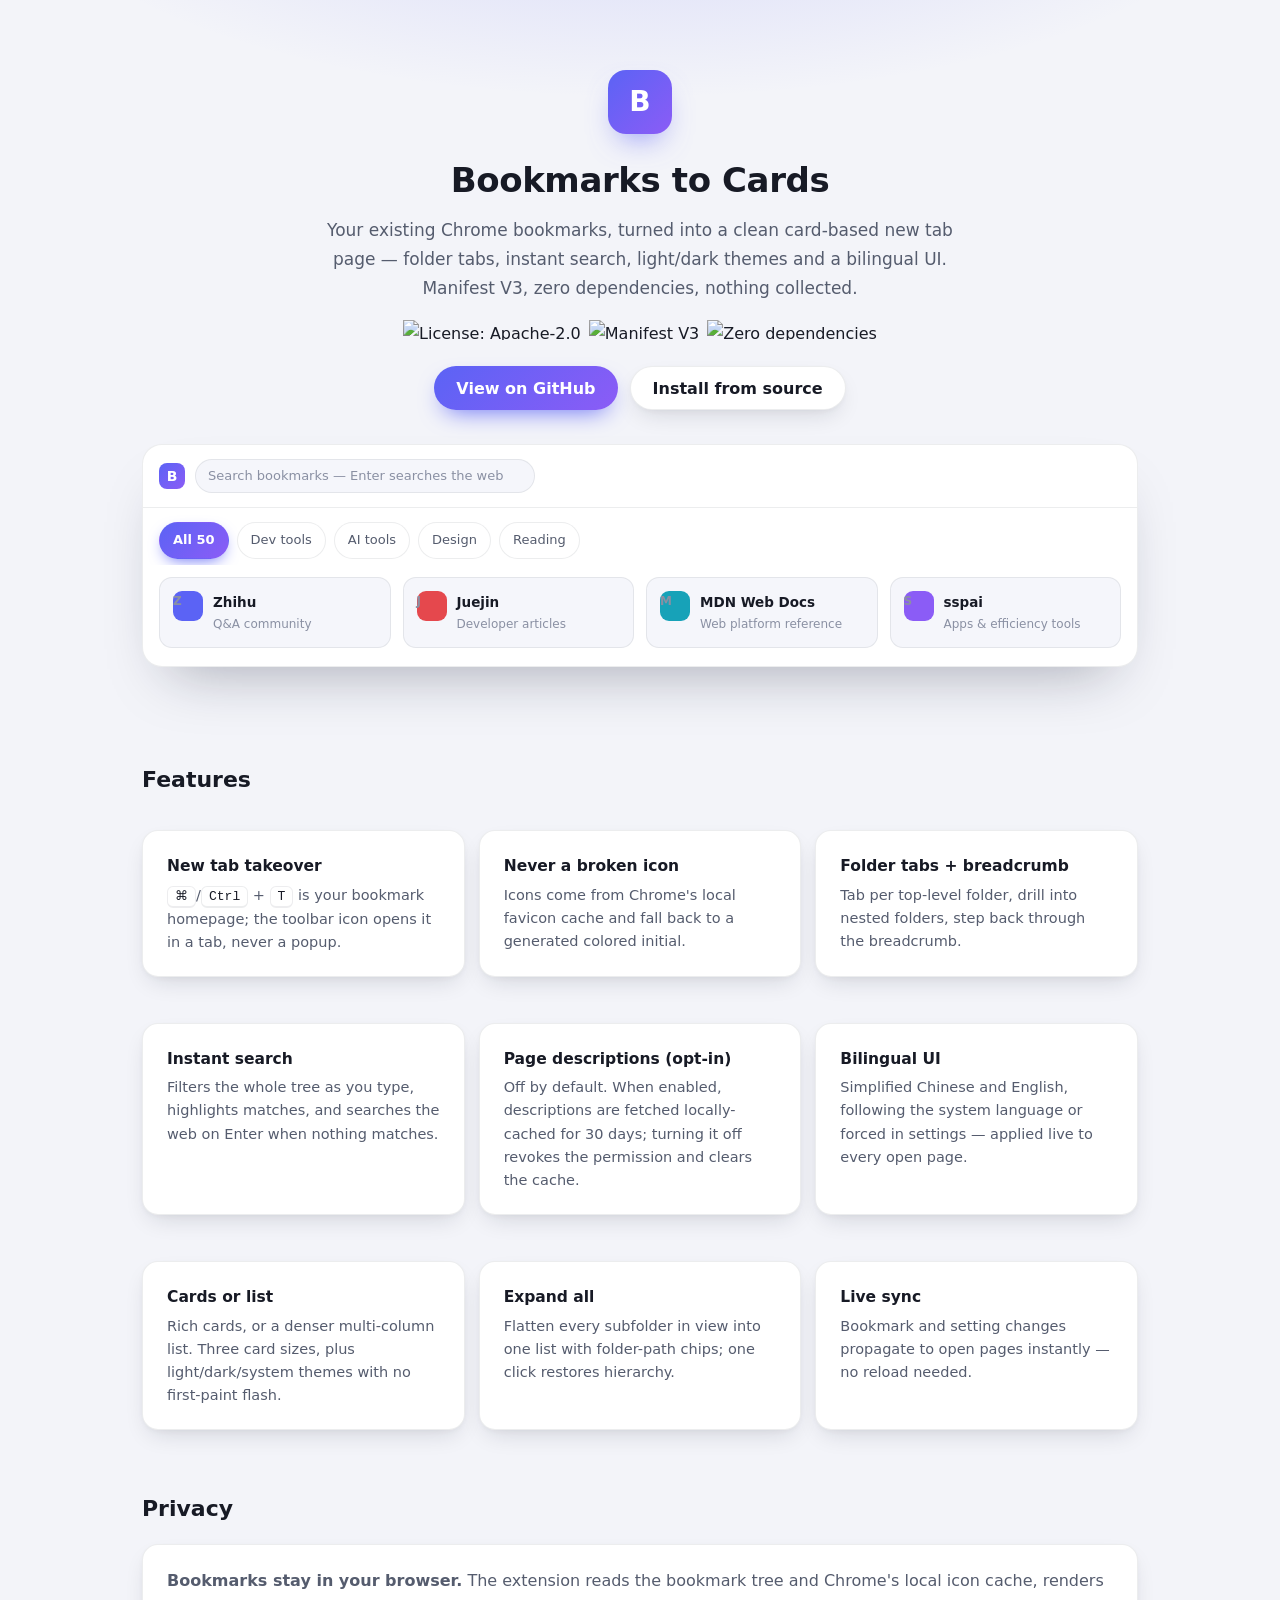
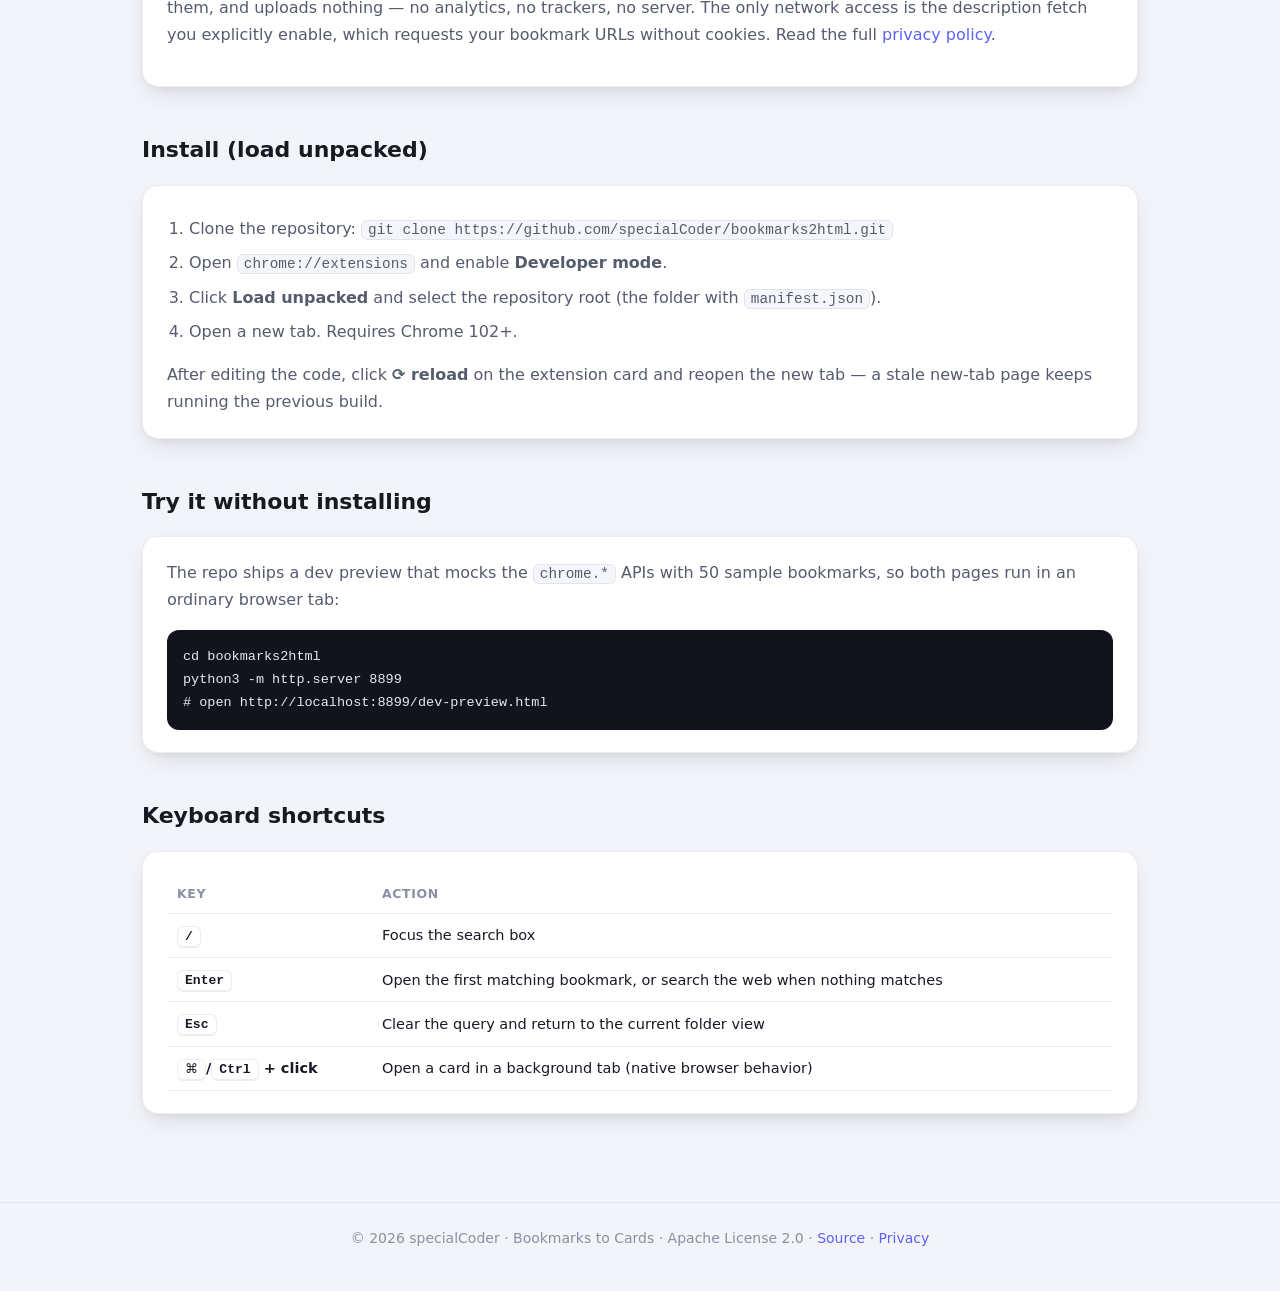
==== docs/index.html @ dd0e58f6 "Initial release: 书签卡片 v1.0.0 把浏览器书签变成卡片式新标签页主页，纯原生 JS/CSS、零构建零依赖。  - 功能：卡片/列表双视图、文件夹 Tab 与面包屑下钻、即时搜索" ====
<!DOCTYPE html>
<html lang="en">
<head>
<meta charset="utf-8">
<meta name="viewport" content="width=device-width, initial-scale=1">
<title>Bookmarks to Cards — your bookmarks as a card-style new tab page</title>
<meta name="description" content="A Manifest V3 Chrome extension that turns existing bookmarks into a clean card-based new tab page: folder tabs, instant search, light/dark themes, bilingual UI, zero dependencies.">
<style>
  :root{
    --bg:#f3f4f9; --surface:#fff; --surface-2:#f5f6fb; --bd:rgba(22,26,45,.08);
    --fg:#171a25; --fg2:#555c6e; --fg3:#8a90a3;
    --acc:#5b63f5; --acc2:#8b5cf6; --rad:16px; --max:1040px;
    --shadow:0 10px 24px -8px rgba(18,22,45,.16), 0 2px 6px -2px rgba(18,22,45,.06);
  }
  *{box-sizing:border-box}
  html{scroll-behavior:smooth}
  body{margin:0;background:var(--bg);color:var(--fg);
    font:16px/1.7 -apple-system,BlinkMacSystemFont,"Segoe UI",Roboto,"PingFang SC","Microsoft YaHei",system-ui,sans-serif;}
  a{color:var(--acc);text-decoration:none} a:hover{text-decoration:underline}
  .wrap{max-width:var(--max);margin:0 auto;padding:0 22px}
  header.hero{padding:70px 0 42px;text-align:center;
    background:radial-gradient(900px 340px at 50% -140px,rgba(91,99,245,.20),transparent 70%);}
  .logo{width:64px;height:64px;border-radius:18px;display:inline-grid;place-items:center;
    background:linear-gradient(135deg,var(--acc),var(--acc2));color:#fff;font-size:28px;font-weight:700;
    box-shadow:0 14px 30px -12px rgba(91,99,245,.7);}
  header.hero h1{margin:18px 0 6px;font-size:34px;letter-spacing:-.4px}
  header.hero p.tag{margin:0 auto;max-width:62ch;color:var(--fg2);font-size:17px}
  .badges{margin:18px 0 26px;display:flex;gap:8px;justify-content:center;flex-wrap:wrap}
  .badges img{height:20px}
  .cta{display:inline-flex;align-items:center;gap:10px;height:44px;padding:0 22px;border-radius:999px;
    background:linear-gradient(135deg,var(--acc),var(--acc2));color:#fff;font-weight:600;
    box-shadow:0 10px 24px -10px var(--acc)}
  .cta:hover{color:#fff;text-decoration:none;box-shadow:0 14px 28px -10px var(--acc)}
  .ghost{background:var(--surface);color:var(--fg);border:1px solid var(--bd);box-shadow:var(--shadow)}
  .ghost:hover{color:var(--fg);box-shadow:var(--shadow)}
  main{padding:8px 0 72px}
  h2{font-size:22px;margin:44px 0 12px}
  p,li{color:var(--fg2)}
  ul{padding-left:22px} li{margin:7px 0}
  .card{background:var(--surface);border:1px solid var(--bd);border-radius:var(--rad);
    padding:22px 24px;margin:16px 0;box-shadow:var(--shadow)}
  .grid{display:grid;grid-template-columns:repeat(auto-fit,minmax(260px,1fr));gap:14px;margin:16px 0}
  .feat h3{margin:0 0 4px;font-size:15.5px;color:var(--fg)}
  .feat p{margin:0;font-size:14.5px;line-height:1.6}
  table{width:100%;border-collapse:collapse;font-size:14.5px}
  th,td{text-align:left;padding:9px 10px;border-bottom:1px solid var(--bd)}
  th{color:var(--fg3);font-size:12.5px;text-transform:uppercase;letter-spacing:.05em}
  td:first-child{color:var(--fg);font-weight:560}
  code,kbd{font-family:ui-monospace,SFMono-Regular,Menlo,Consolas,monospace;font-size:.9em}
  code{background:var(--surface-2);border:1px solid var(--bd);border-radius:6px;padding:1px 6px}
  kbd{background:var(--surface);border:1px solid var(--bd);border-bottom-width:2px;border-radius:6px;padding:2px 7px;color:var(--fg)}
  pre{margin:0;padding:16px;background:#12141c;color:#e6e9f2;border-radius:12px;overflow:auto;font-size:13.5px}
  /* pure-CSS mock of the extension UI — no screenshot assets required */
  .mock{margin-top:34px;background:var(--surface);border:1px solid var(--bd);border-radius:20px;
    box-shadow:0 30px 60px -28px rgba(18,22,45,.35);overflow:hidden;text-align:left}
  .mock__bar{display:flex;align-items:center;gap:10px;padding:14px 16px;border-bottom:1px solid var(--bd)}
  .mock__search{flex:1;max-width:340px;height:34px;border-radius:999px;background:var(--surface-2);
    border:1px solid var(--bd);display:flex;align-items:center;padding:0 12px;color:var(--fg3);font-size:13px}
  .mock__tabs{display:flex;gap:8px;padding:14px 16px 6px;overflow:hidden}
  .mock__tab{flex:none;padding:6px 13px;border-radius:999px;border:1px solid var(--bd);
    background:var(--surface);font-size:13px;color:var(--fg2)}
  .mock__tab.on{background:linear-gradient(135deg,var(--acc),var(--acc2));border-color:transparent;
    color:#fff;font-weight:600;box-shadow:0 6px 16px -6px var(--acc)}
  .mock__grid{display:grid;grid-template-columns:repeat(auto-fit,minmax(180px,1fr));gap:12px;padding:12px 16px 18px}
  .mock__card{display:flex;gap:10px;align-items:flex-start;padding:13px;border-radius:13px;
    border:1px solid var(--bd);background:var(--surface-2)}
  .tile{flex:none;width:30px;height:30px;border-radius:9px;display:grid;place-items:center;
    color:#fff;font-size:14px;font-weight:700}
  .mock__card b{display:block;font-size:13.5px;color:var(--fg)}
  .mock__card span{display:block;font-size:12px;color:var(--fg3)}
  footer{border-top:1px solid var(--bd);padding:24px 0 44px;color:var(--fg3);font-size:14px;text-align:center}
</style>
</head>
<body>
<header class="hero">
  <div class="wrap">
    <span class="logo">B</span>
    <h1>Bookmarks to Cards</h1>
    <p class="tag">Your existing Chrome bookmarks, turned into a clean card-based new tab page —
      folder tabs, instant search, light/dark themes and a bilingual UI. Manifest V3, zero dependencies,
      nothing collected.</p>
    <div class="badges">
      <img alt="License: Apache-2.0" src="https://img.shields.io/badge/license-Apache--2.0-blue">
      <img alt="Manifest V3" src="https://img.shields.io/badge/manifest-V3-green">
      <img alt="Zero dependencies" src="https://img.shields.io/badge/dependencies-0-informational">
    </div>
    <div style="display:flex;gap:12px;justify-content:center;flex-wrap:wrap">
      <a class="cta" href="https://github.com/specialCoder/bookmarks2html">View on GitHub</a>
      <a class="cta ghost" href="#install">Install from source</a>
    </div>

    <div class="mock" aria-hidden="true">
      <div class="mock__bar">
        <span class="tile" style="width:26px;height:26px;border-radius:8px;background:linear-gradient(135deg,var(--acc),var(--acc2))">B</span>
        <div class="mock__search">Search bookmarks — Enter searches the web</div>
      </div>
      <div class="mock__tabs">
        <span class="mock__tab on">All 50</span>
        <span class="mock__tab">Dev tools</span>
        <span class="mock__tab">AI tools</span>
        <span class="mock__tab">Design</span>
        <span class="mock__tab">Reading</span>
      </div>
      <div class="mock__grid">
        <div class="mock__card"><span class="tile" style="background:#5b63f5">Z</span><div><b>Zhihu</b><span>Q&amp;A community</span></div></div>
        <div class="mock__card"><span class="tile" style="background:#e5484d">J</span><div><b>Juejin</b><span>Developer articles</span></div></div>
        <div class="mock__card"><span class="tile" style="background:#17a2b8">M</span><div><b>MDN Web Docs</b><span>Web platform reference</span></div></div>
        <div class="mock__card"><span class="tile" style="background:#8b5cf6">S</span><div><b>sspai</b><span>Apps &amp; efficiency tools</span></div></div>
      </div>
    </div>
  </div>
</header>

<main>
  <div class="wrap">
    <h2 id="features">Features</h2>
    <div class="grid">
      <div class="card feat"><h3>New tab takeover</h3><p><kbd>⌘</kbd>/<kbd>Ctrl</kbd> + <kbd>T</kbd> is your bookmark homepage; the toolbar icon opens it in a tab, never a popup.</p></div>
      <div class="card feat"><h3>Never a broken icon</h3><p>Icons come from Chrome's local favicon cache and fall back to a generated colored initial.</p></div>
      <div class="card feat"><h3>Folder tabs + breadcrumb</h3><p>Tab per top-level folder, drill into nested folders, step back through the breadcrumb.</p></div>
      <div class="card feat"><h3>Instant search</h3><p>Filters the whole tree as you type, highlights matches, and searches the web on Enter when nothing matches.</p></div>
      <div class="card feat"><h3>Page descriptions (opt-in)</h3><p>Off by default. When enabled, descriptions are fetched locally-cached for 30 days; turning it off revokes the permission and clears the cache.</p></div>
      <div class="card feat"><h3>Bilingual UI</h3><p>Simplified Chinese and English, following the system language or forced in settings — applied live to every open page.</p></div>
      <div class="card feat"><h3>Cards or list</h3><p>Rich cards, or a denser multi-column list. Three card sizes, plus light/dark/system themes with no first-paint flash.</p></div>
      <div class="card feat"><h3>Expand all</h3><p>Flatten every subfolder in view into one list with folder-path chips; one click restores hierarchy.</p></div>
      <div class="card feat"><h3>Live sync</h3><p>Bookmark and setting changes propagate to open pages instantly — no reload needed.</p></div>
    </div>

    <h2 id="privacy">Privacy</h2>
    <div class="card">
      <p style="margin-top:0"><strong>Bookmarks stay in your browser.</strong> The extension reads the
      bookmark tree and Chrome's local icon cache, renders them, and uploads nothing — no analytics,
      no trackers, no server. The only network access is the description fetch you explicitly enable,
      which requests your bookmark URLs without cookies. Read the full
      <a href="./privacy.html">privacy policy</a>.</p>
    </div>

    <h2 id="install">Install (load unpacked)</h2>
    <div class="card">
      <ol style="margin:0;padding-left:22px;color:var(--fg2)">
        <li>Clone the repository: <code>git clone https://github.com/specialCoder/bookmarks2html.git</code></li>
        <li>Open <code>chrome://extensions</code> and enable <strong>Developer mode</strong>.</li>
        <li>Click <strong>Load unpacked</strong> and select the repository root (the folder with <code>manifest.json</code>).</li>
        <li>Open a new tab. Requires Chrome 102+.</li>
      </ol>
      <p style="margin-bottom:0">After editing the code, click <strong>⟳ reload</strong> on the extension card
      and reopen the new tab — a stale new-tab page keeps running the previous build.</p>
    </div>

    <h2 id="try">Try it without installing</h2>
    <div class="card">
      <p style="margin-top:0">The repo ships a dev preview that mocks the <code>chrome.*</code> APIs with 50
      sample bookmarks, so both pages run in an ordinary browser tab:</p>
      <pre>cd bookmarks2html
python3 -m http.server 8899
# open http://localhost:8899/dev-preview.html</pre>
    </div>

    <h2 id="shortcuts">Keyboard shortcuts</h2>
    <div class="card">
      <table>
        <tr><th>Key</th><th>Action</th></tr>
        <tr><td><kbd>/</kbd></td><td>Focus the search box</td></tr>
        <tr><td><kbd>Enter</kbd></td><td>Open the first matching bookmark, or search the web when nothing matches</td></tr>
        <tr><td><kbd>Esc</kbd></td><td>Clear the query and return to the current folder view</td></tr>
        <tr><td><kbd>⌘</kbd>/<kbd>Ctrl</kbd> + click</td><td>Open a card in a background tab (native browser behavior)</td></tr>
      </table>
    </div>
  </div>
</main>

<footer>
  <div class="wrap">
    &copy; 2026 specialCoder · Bookmarks to Cards · Apache License 2.0 ·
    <a href="https://github.com/specialCoder/bookmarks2html">Source</a> ·
    <a href="./privacy.html">Privacy</a>
  </div>
</footer>
</body>
</html>
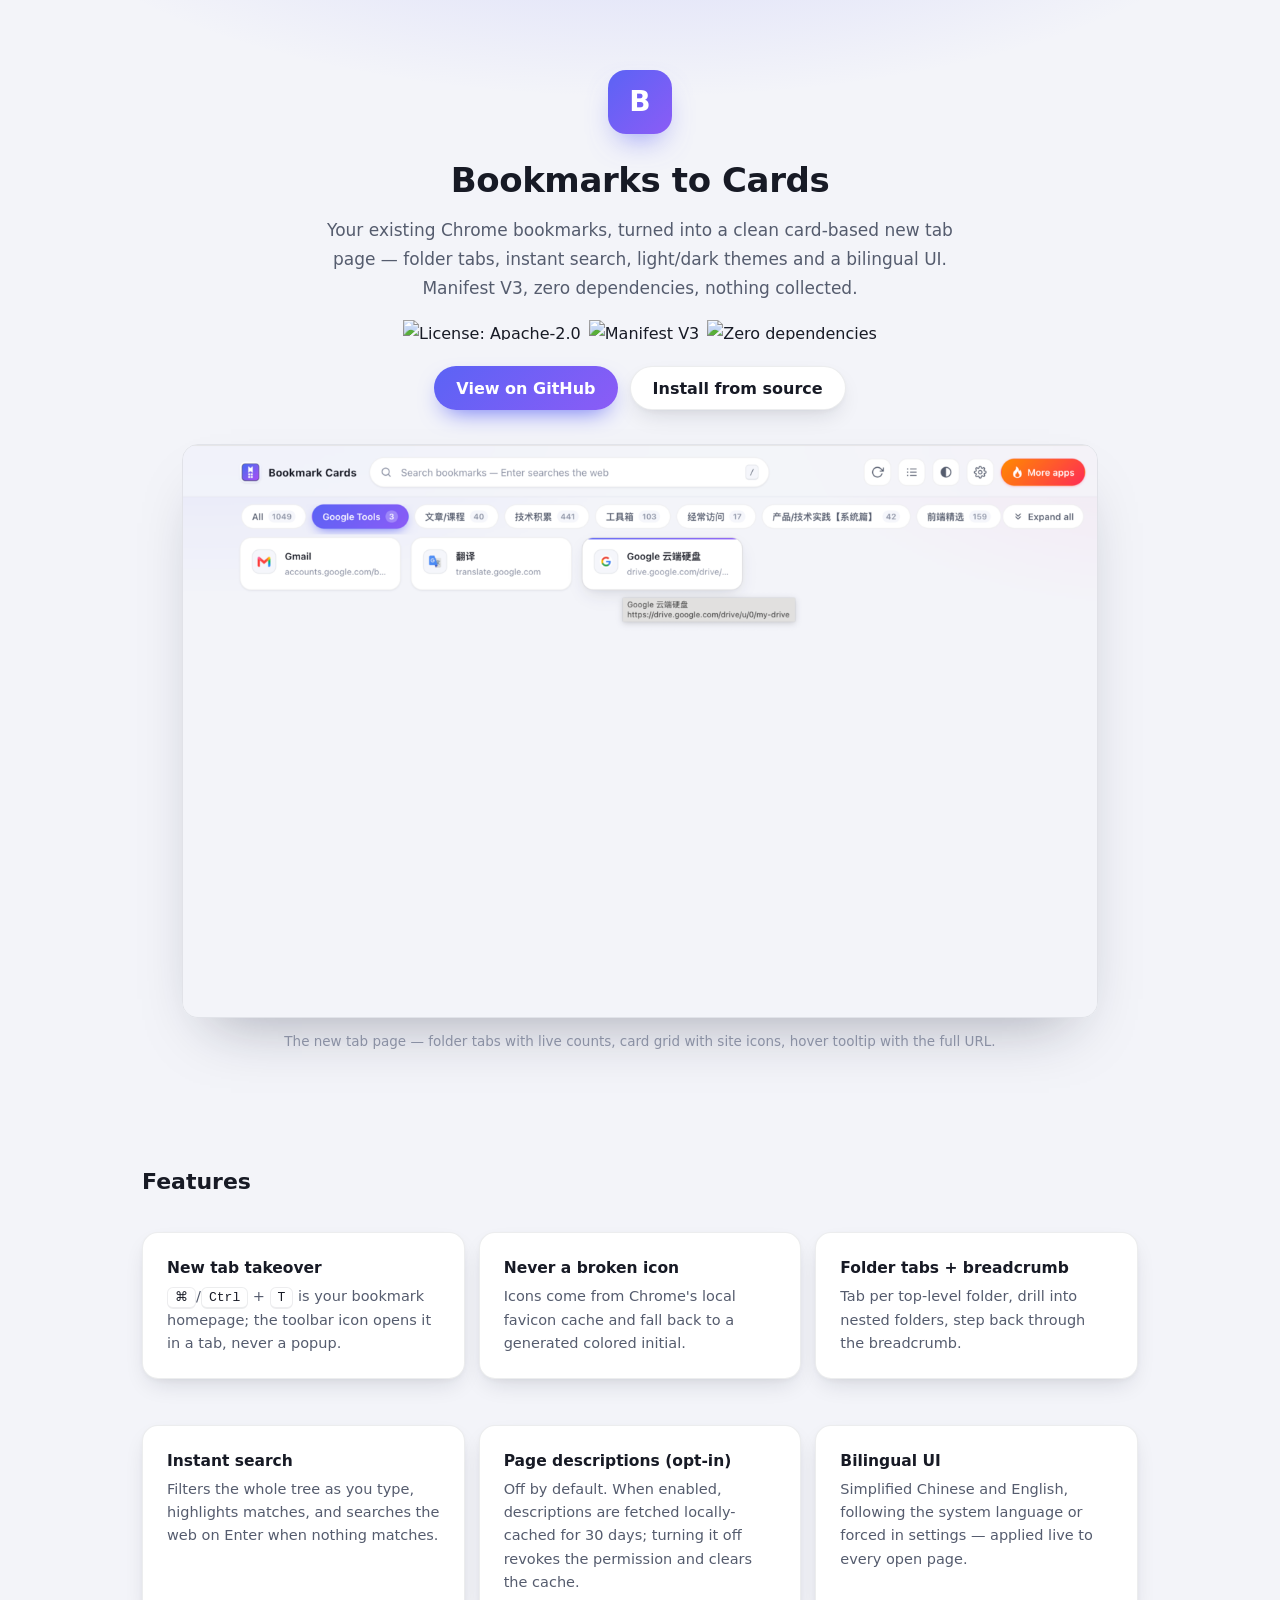
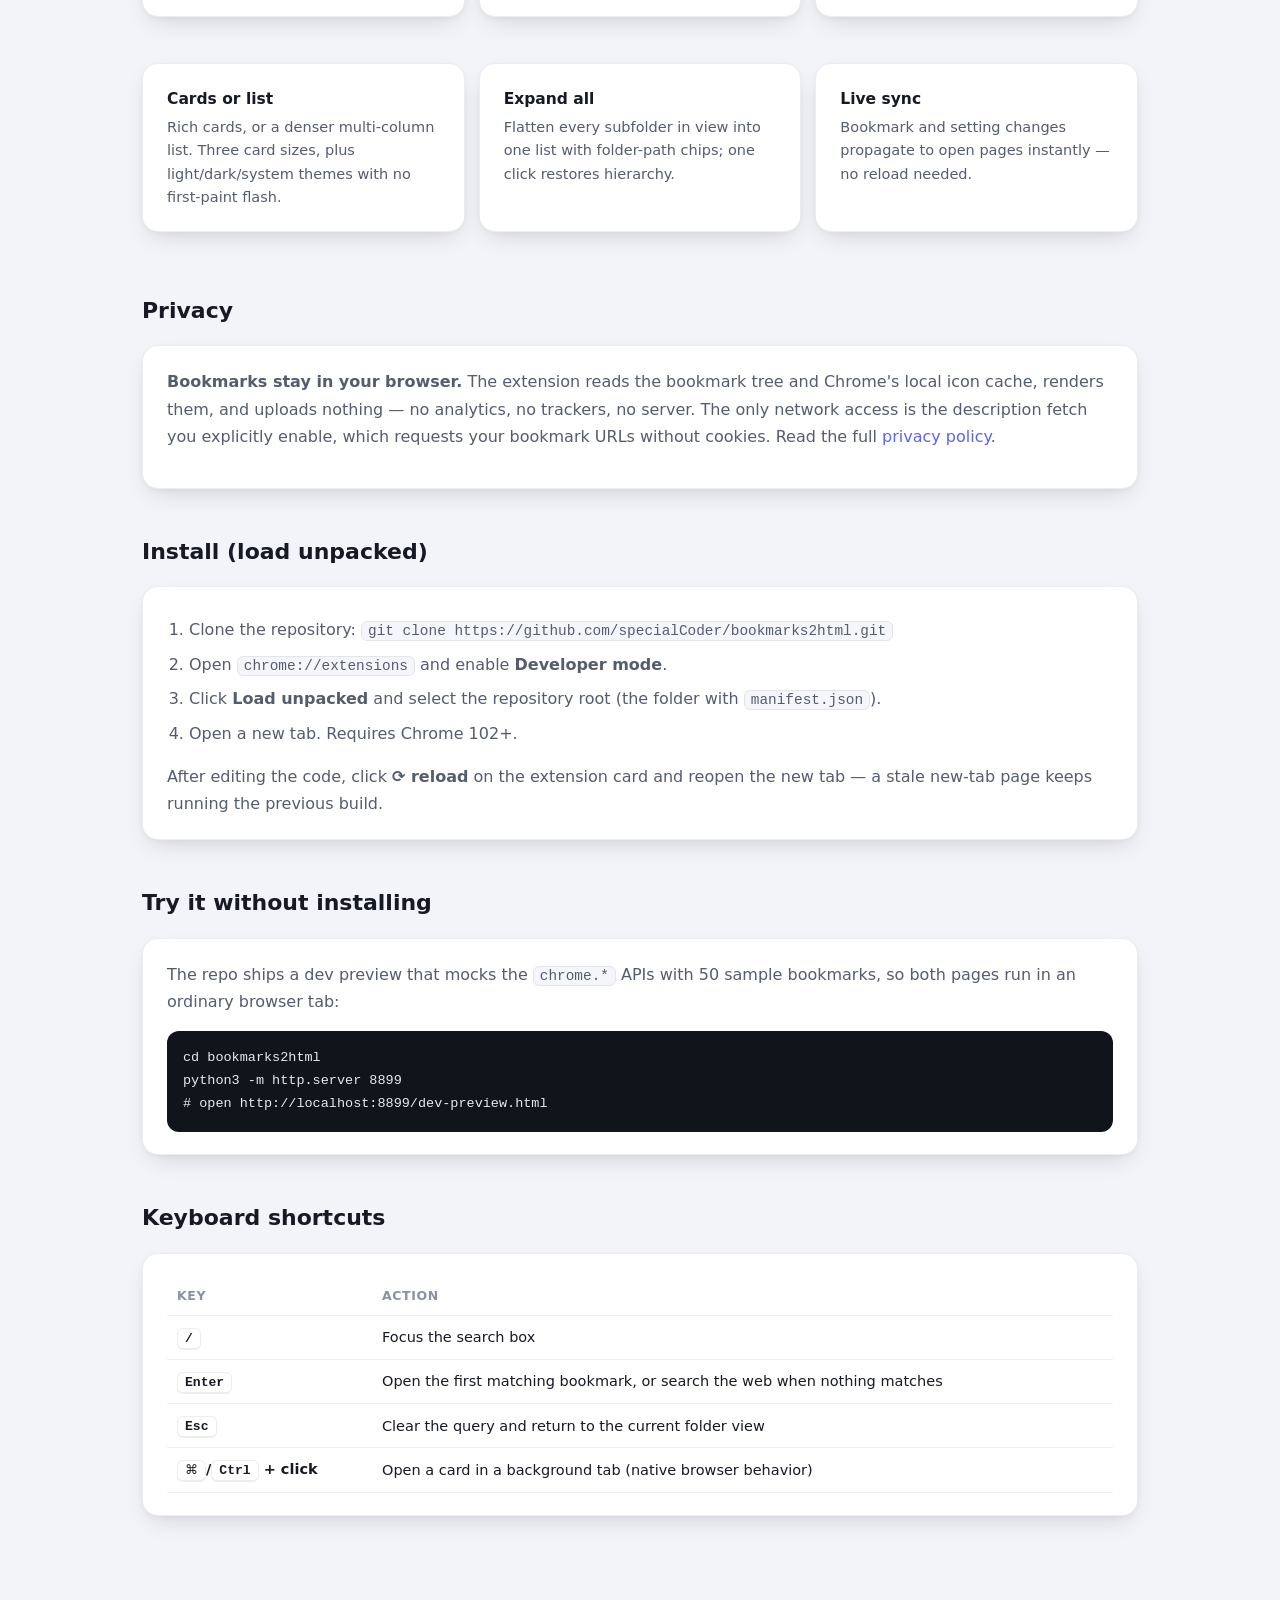
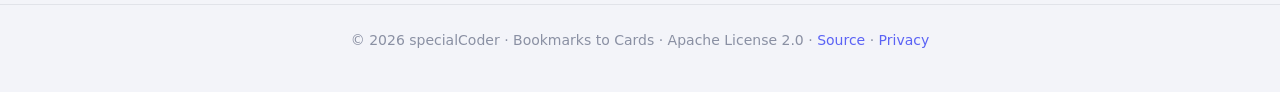
==== commit bb0c2399: "docs: 用真实截图替换落地页的纯 CSS 示意图 - 新增 docs/assets/screenshot-home-light.png（1280×800，浅色 + 英文界面 + 卡片视图） - R" ====
--- a/docs/index.html
+++ b/docs/index.html
@@ -50,24 +50,11 @@
   code{background:var(--surface-2);border:1px solid var(--bd);border-radius:6px;padding:1px 6px}
   kbd{background:var(--surface);border:1px solid var(--bd);border-bottom-width:2px;border-radius:6px;padding:2px 7px;color:var(--fg)}
   pre{margin:0;padding:16px;background:#12141c;color:#e6e9f2;border-radius:12px;overflow:auto;font-size:13.5px}
-  /* pure-CSS mock of the extension UI — no screenshot assets required */
-  .mock{margin-top:34px;background:var(--surface);border:1px solid var(--bd);border-radius:20px;
-    box-shadow:0 30px 60px -28px rgba(18,22,45,.35);overflow:hidden;text-align:left}
-  .mock__bar{display:flex;align-items:center;gap:10px;padding:14px 16px;border-bottom:1px solid var(--bd)}
-  .mock__search{flex:1;max-width:340px;height:34px;border-radius:999px;background:var(--surface-2);
-    border:1px solid var(--bd);display:flex;align-items:center;padding:0 12px;color:var(--fg3);font-size:13px}
-  .mock__tabs{display:flex;gap:8px;padding:14px 16px 6px;overflow:hidden}
-  .mock__tab{flex:none;padding:6px 13px;border-radius:999px;border:1px solid var(--bd);
-    background:var(--surface);font-size:13px;color:var(--fg2)}
-  .mock__tab.on{background:linear-gradient(135deg,var(--acc),var(--acc2));border-color:transparent;
-    color:#fff;font-weight:600;box-shadow:0 6px 16px -6px var(--acc)}
-  .mock__grid{display:grid;grid-template-columns:repeat(auto-fit,minmax(180px,1fr));gap:12px;padding:12px 16px 18px}
-  .mock__card{display:flex;gap:10px;align-items:flex-start;padding:13px;border-radius:13px;
-    border:1px solid var(--bd);background:var(--surface-2)}
-  .tile{flex:none;width:30px;height:30px;border-radius:9px;display:grid;place-items:center;
-    color:#fff;font-size:14px;font-weight:700}
-  .mock__card b{display:block;font-size:13.5px;color:var(--fg)}
-  .mock__card span{display:block;font-size:12px;color:var(--fg3)}
+  /* real screenshot of the extension's new tab page */
+  .shot{margin-top:34px;text-align:left}
+  .shot img{display:block;width:100%;height:auto;border-radius:16px;
+    border:1px solid var(--bd);box-shadow:0 30px 60px -28px rgba(18,22,45,.35)}
+  .shot figcaption{margin-top:12px;color:var(--fg3);font-size:13.5px;text-align:center}
   footer{border-top:1px solid var(--bd);padding:24px 0 44px;color:var(--fg3);font-size:14px;text-align:center}
 </style>
 </head>
@@ -89,25 +76,11 @@
       <a class="cta ghost" href="#install">Install from source</a>
     </div>
 
-    <div class="mock" aria-hidden="true">
-      <div class="mock__bar">
-        <span class="tile" style="width:26px;height:26px;border-radius:8px;background:linear-gradient(135deg,var(--acc),var(--acc2))">B</span>
-        <div class="mock__search">Search bookmarks — Enter searches the web</div>
-      </div>
-      <div class="mock__tabs">
-        <span class="mock__tab on">All 50</span>
-        <span class="mock__tab">Dev tools</span>
-        <span class="mock__tab">AI tools</span>
-        <span class="mock__tab">Design</span>
-        <span class="mock__tab">Reading</span>
-      </div>
-      <div class="mock__grid">
-        <div class="mock__card"><span class="tile" style="background:#5b63f5">Z</span><div><b>Zhihu</b><span>Q&amp;A community</span></div></div>
-        <div class="mock__card"><span class="tile" style="background:#e5484d">J</span><div><b>Juejin</b><span>Developer articles</span></div></div>
-        <div class="mock__card"><span class="tile" style="background:#17a2b8">M</span><div><b>MDN Web Docs</b><span>Web platform reference</span></div></div>
-        <div class="mock__card"><span class="tile" style="background:#8b5cf6">S</span><div><b>sspai</b><span>Apps &amp; efficiency tools</span></div></div>
-      </div>
-    </div>
+    <figure class="shot">
+      <img src="./assets/screenshot-home-light.png" width="1280" height="800" loading="lazy"
+           alt="Bookmarks to Cards new tab page: folder tabs with bookmark counts, a card grid with site icons and URLs, a hover tooltip showing the full URL, and the More apps button">
+      <figcaption>The new tab page — folder tabs with live counts, card grid with site icons, hover tooltip with the full URL.</figcaption>
+    </figure>
   </div>
 </header>
 
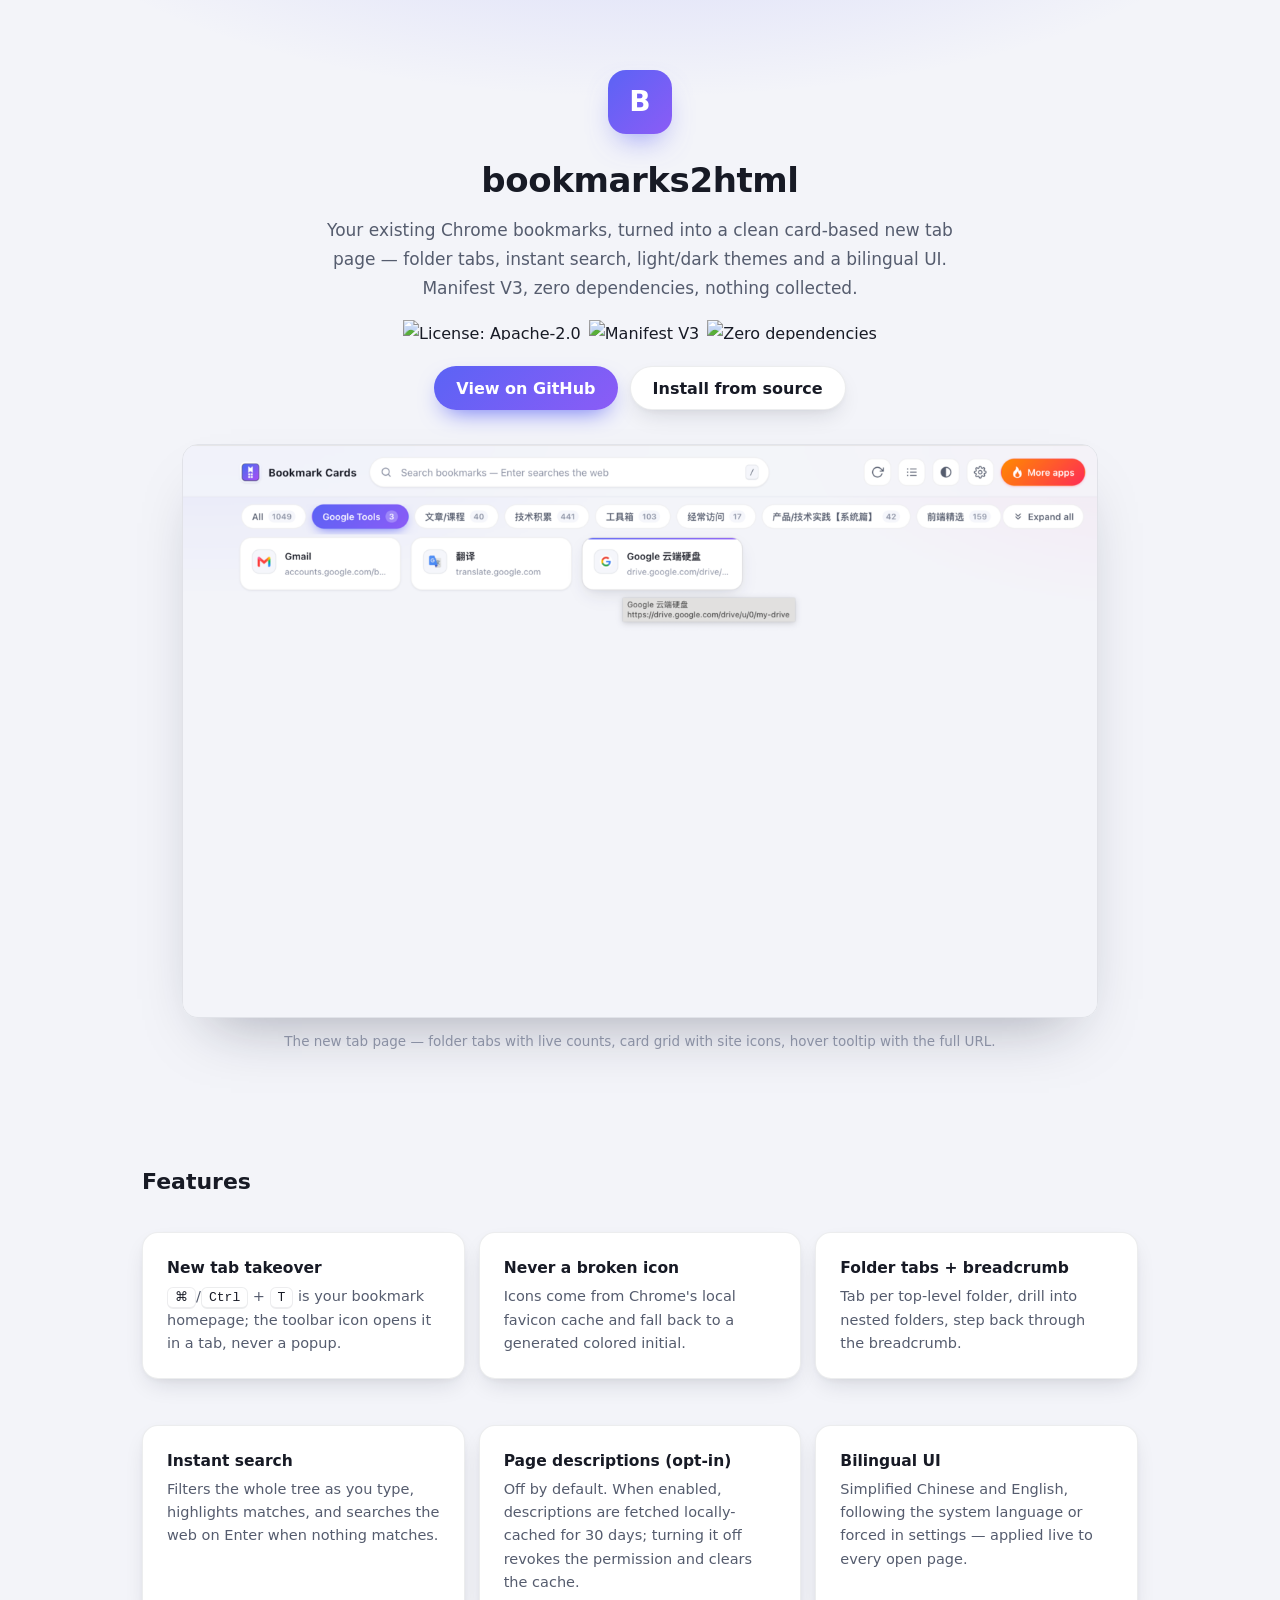
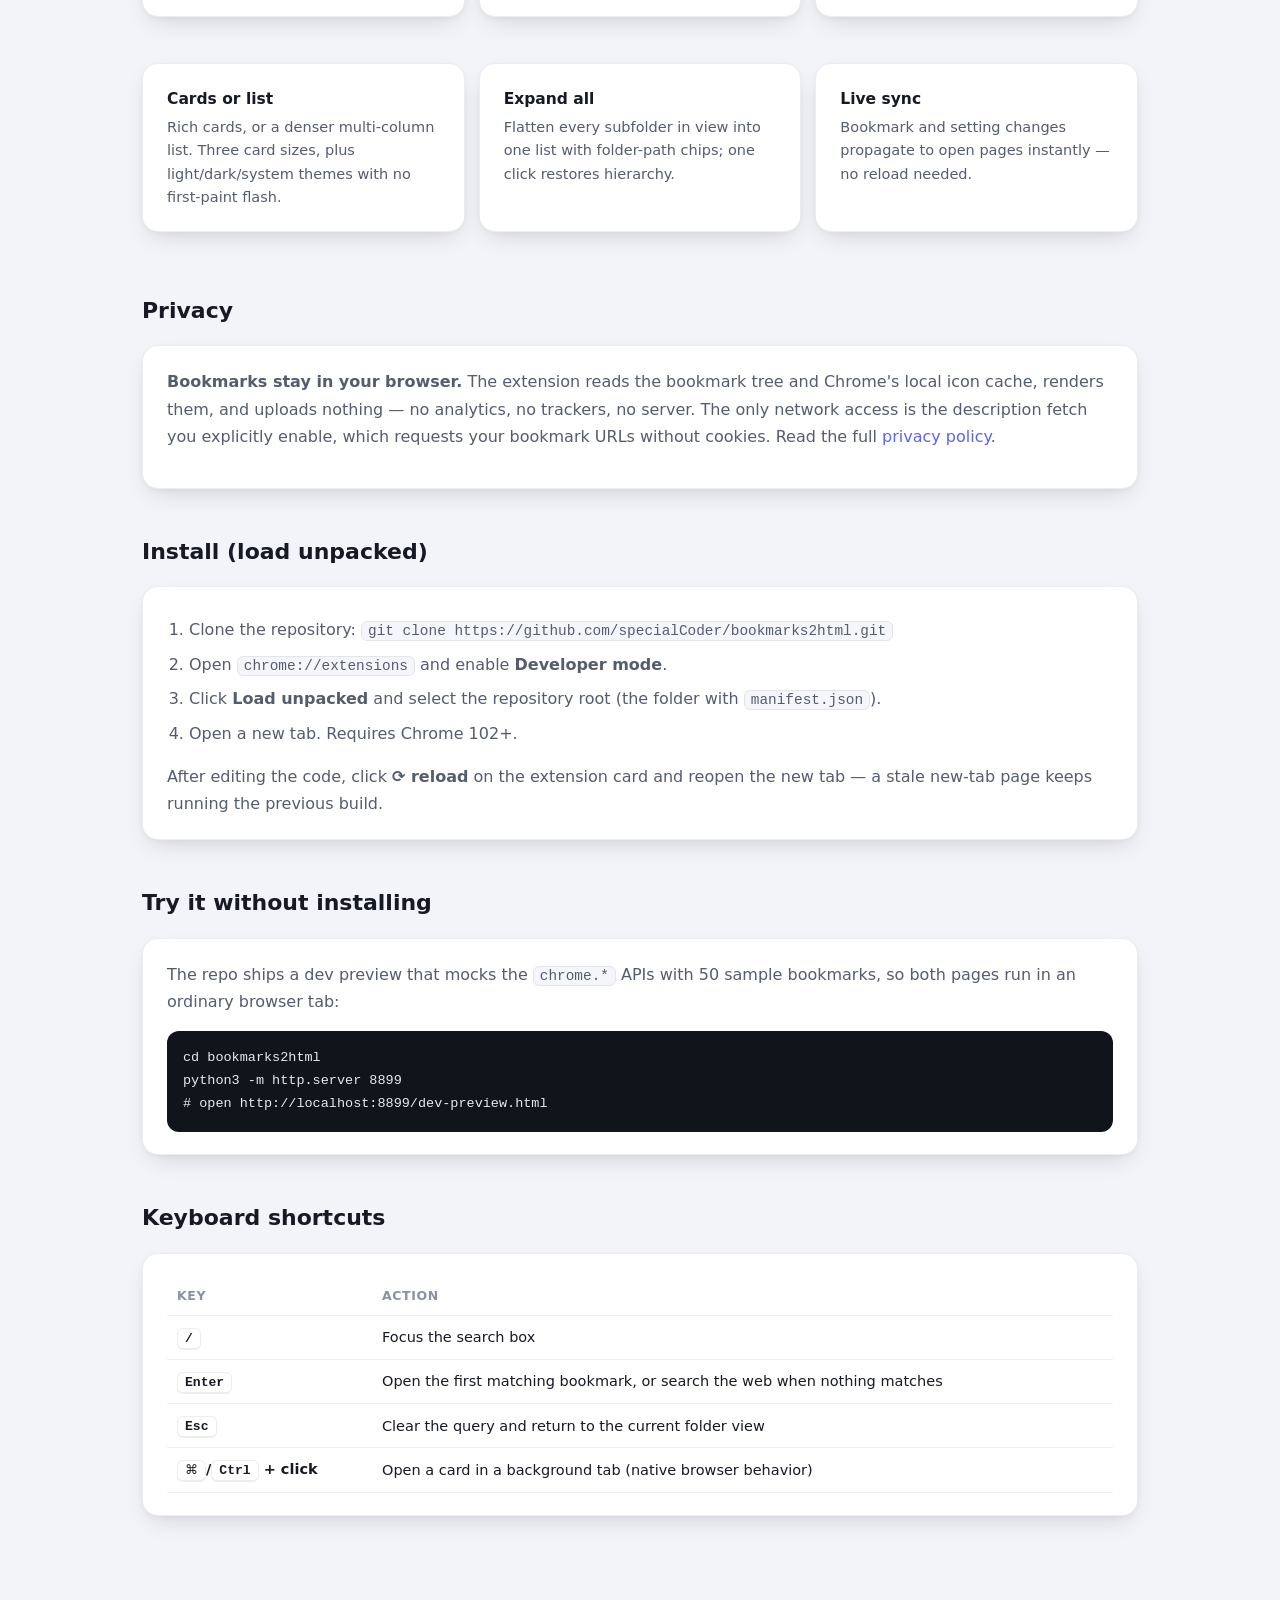
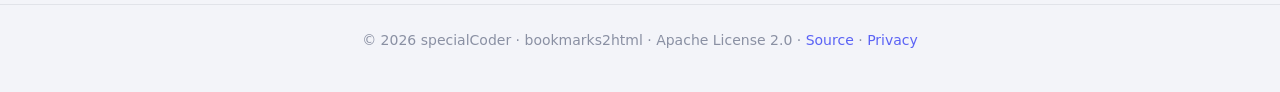
==== commit 56fdfc73: "refactor: 项目名统一为 bookmarks2html 按「中英文全改」口径重命名，替换旧的 书签卡片 / Bookmark Cards / Bookmarks to Cards：  - ma" ====
--- a/docs/index.html
+++ b/docs/index.html
@@ -3,7 +3,7 @@
 <head>
 <meta charset="utf-8">
 <meta name="viewport" content="width=device-width, initial-scale=1">
-<title>Bookmarks to Cards — your bookmarks as a card-style new tab page</title>
+<title>bookmarks2html — your bookmarks as a card-style new tab page</title>
 <meta name="description" content="A Manifest V3 Chrome extension that turns existing bookmarks into a clean card-based new tab page: folder tabs, instant search, light/dark themes, bilingual UI, zero dependencies.">
 <style>
   :root{
@@ -62,7 +62,7 @@
 <header class="hero">
   <div class="wrap">
     <span class="logo">B</span>
-    <h1>Bookmarks to Cards</h1>
+    <h1>bookmarks2html</h1>
     <p class="tag">Your existing Chrome bookmarks, turned into a clean card-based new tab page —
       folder tabs, instant search, light/dark themes and a bilingual UI. Manifest V3, zero dependencies,
       nothing collected.</p>
@@ -78,7 +78,7 @@
 
     <figure class="shot">
       <img src="./assets/screenshot-home-light.png" width="1280" height="800" loading="lazy"
-           alt="Bookmarks to Cards new tab page: folder tabs with bookmark counts, a card grid with site icons and URLs, a hover tooltip showing the full URL, and the More apps button">
+           alt="bookmarks2html new tab page: folder tabs with bookmark counts, a card grid with site icons and URLs, a hover tooltip showing the full URL, and the More apps button">
       <figcaption>The new tab page — folder tabs with live counts, card grid with site icons, hover tooltip with the full URL.</figcaption>
     </figure>
   </div>
@@ -144,7 +144,7 @@
 
 <footer>
   <div class="wrap">
-    &copy; 2026 specialCoder · Bookmarks to Cards · Apache License 2.0 ·
+    &copy; 2026 specialCoder · bookmarks2html · Apache License 2.0 ·
     <a href="https://github.com/specialCoder/bookmarks2html">Source</a> ·
     <a href="./privacy.html">Privacy</a>
   </div>
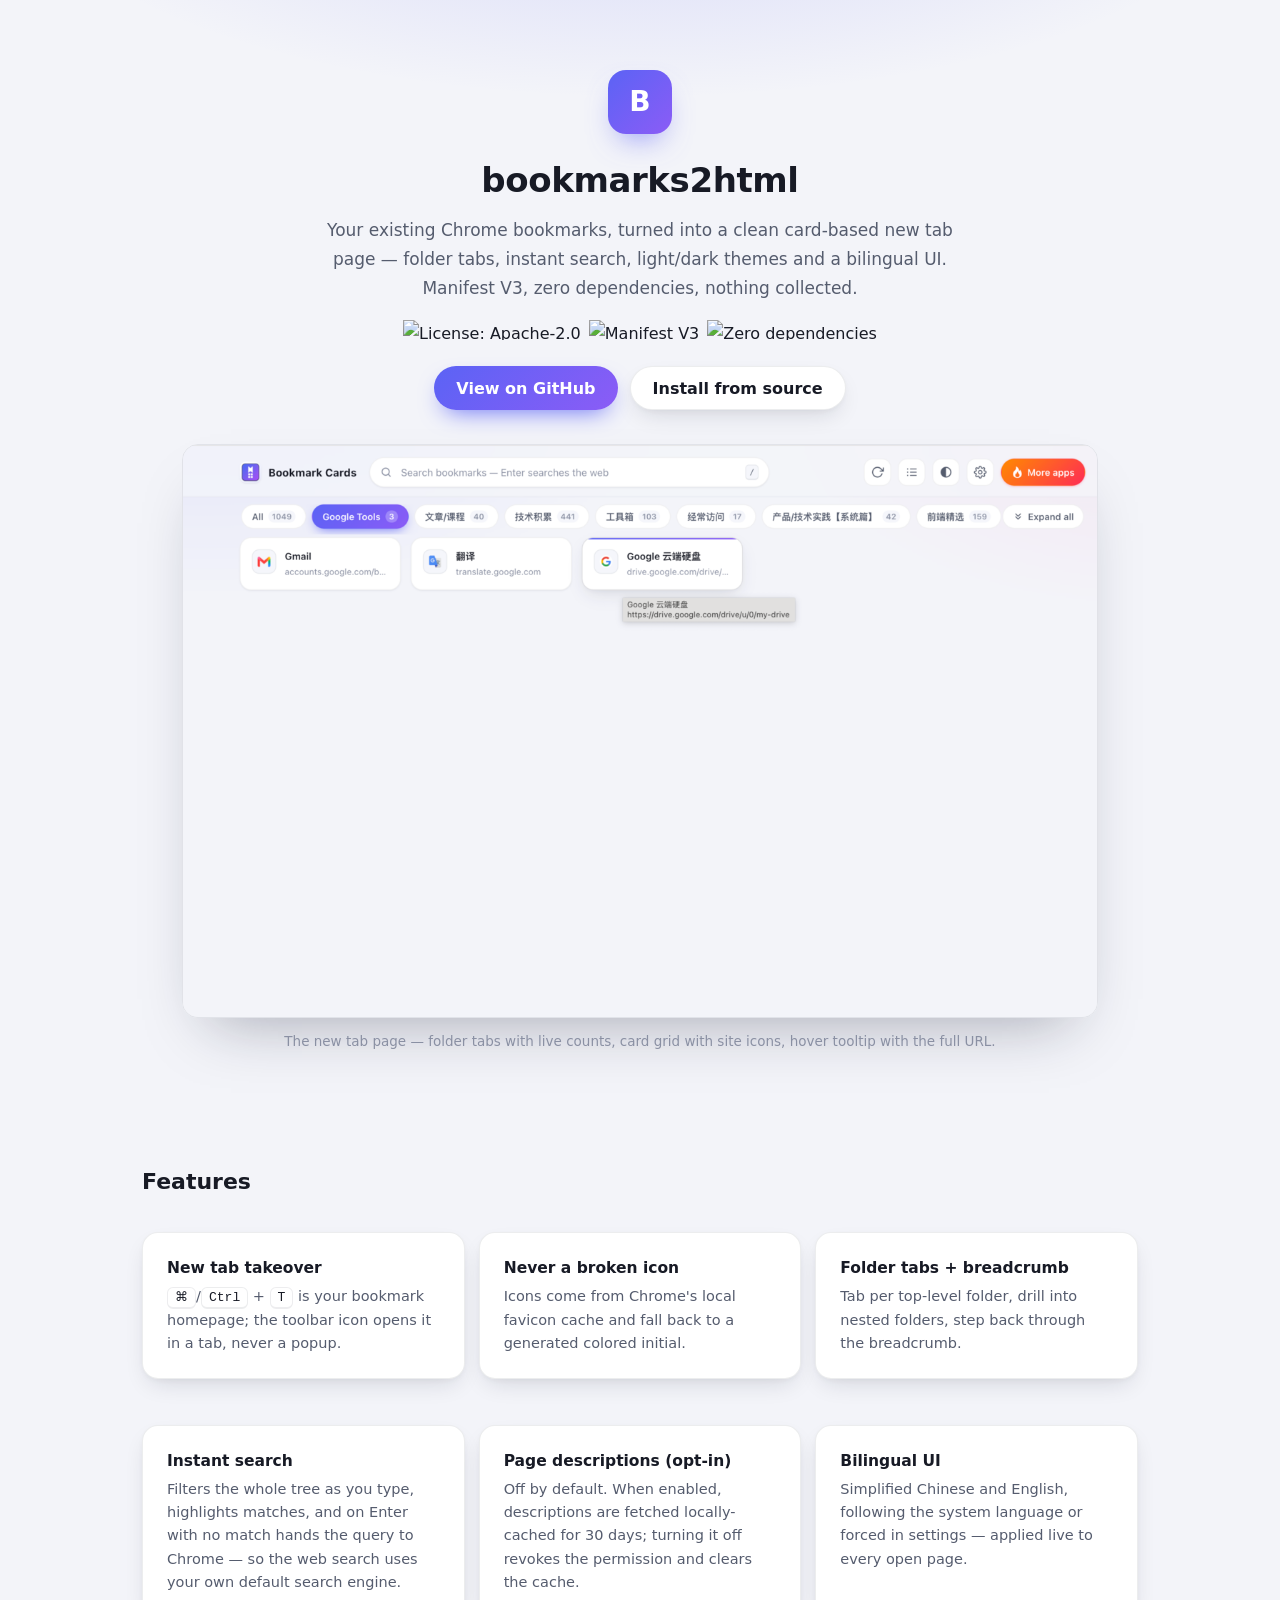
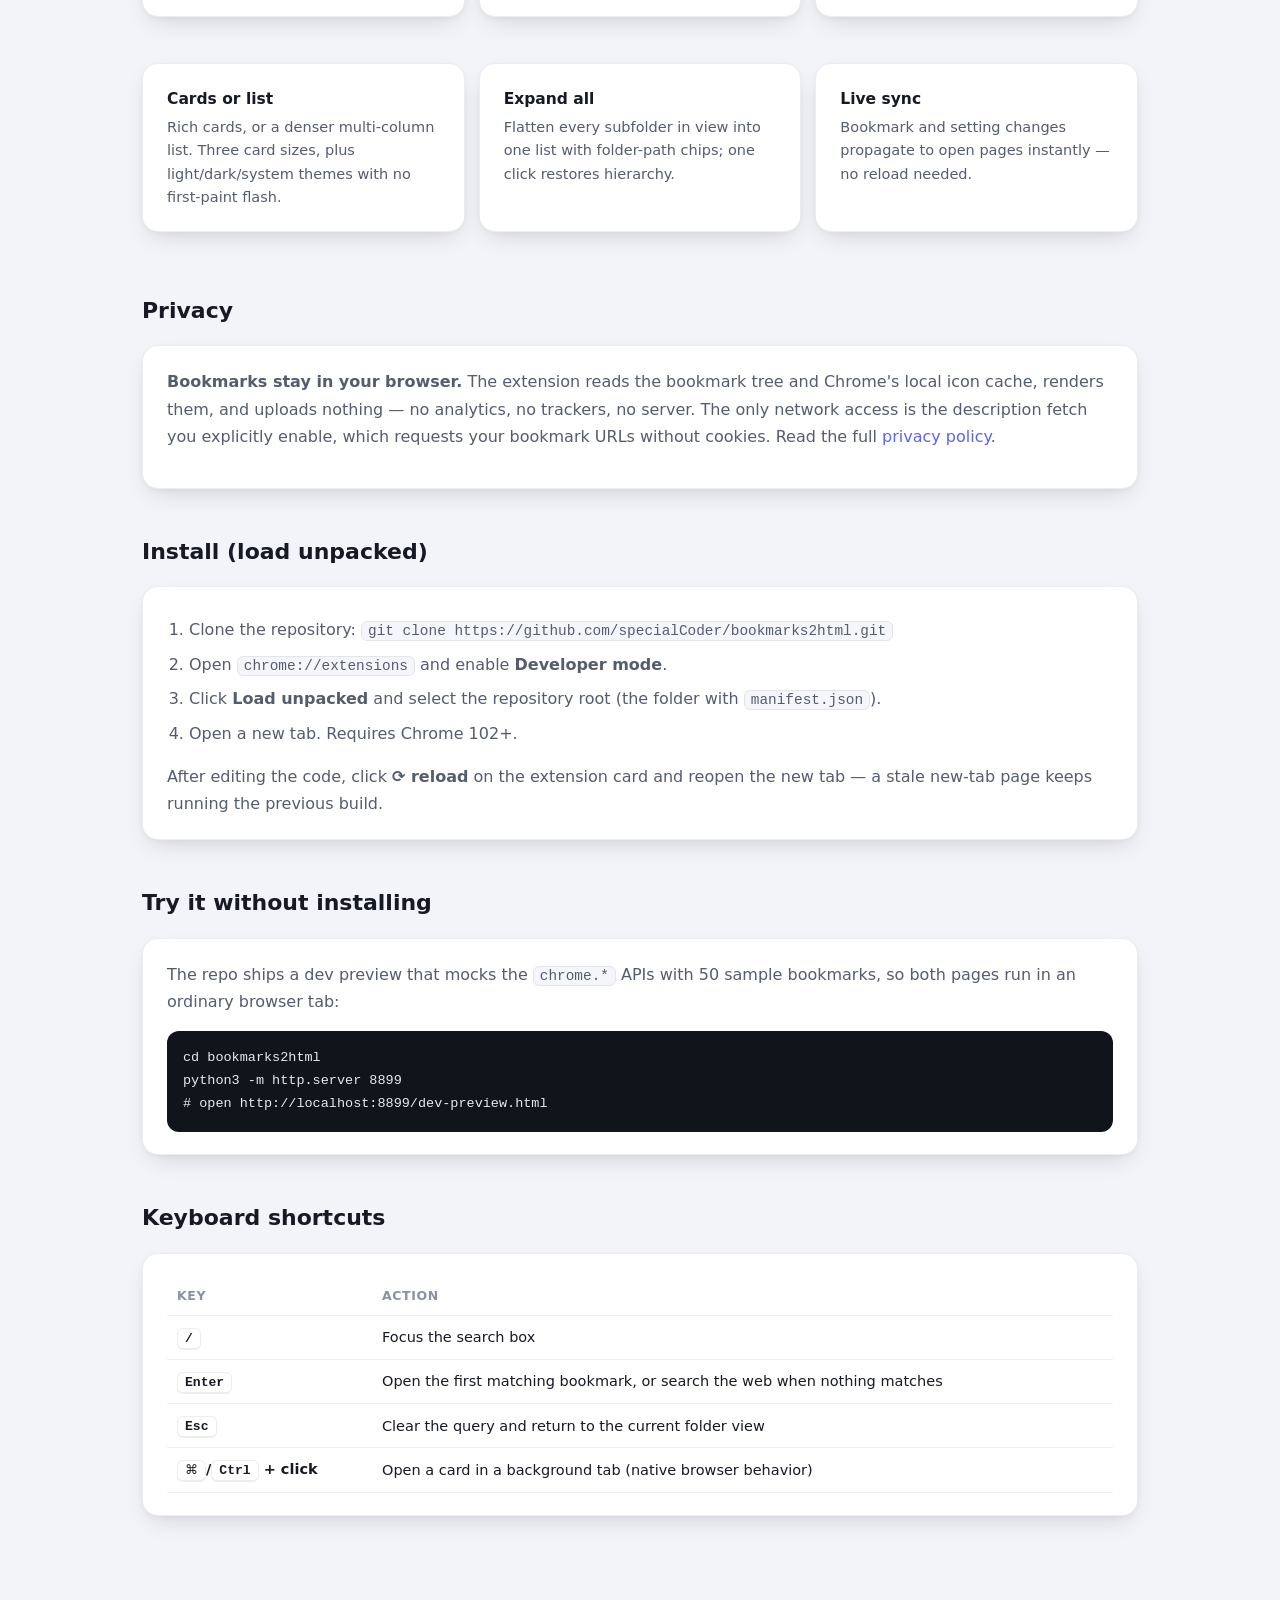
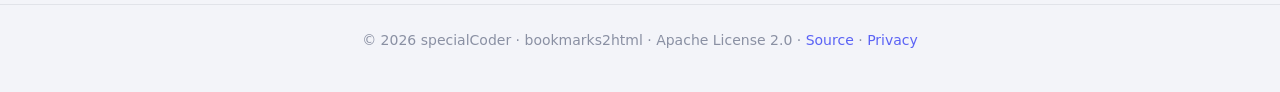
==== commit 1e3da58f: "fix: 搜网页改走 chrome.search.query，移除内置搜索引擎选择 商店以「对浏览器的新标签页和用户的搜索体验进行更改」驳回 v1.0.0： 回车搜网页时扩展自带 Google / B" ====
--- a/docs/index.html
+++ b/docs/index.html
@@ -91,7 +91,7 @@
       <div class="card feat"><h3>New tab takeover</h3><p><kbd>⌘</kbd>/<kbd>Ctrl</kbd> + <kbd>T</kbd> is your bookmark homepage; the toolbar icon opens it in a tab, never a popup.</p></div>
       <div class="card feat"><h3>Never a broken icon</h3><p>Icons come from Chrome's local favicon cache and fall back to a generated colored initial.</p></div>
       <div class="card feat"><h3>Folder tabs + breadcrumb</h3><p>Tab per top-level folder, drill into nested folders, step back through the breadcrumb.</p></div>
-      <div class="card feat"><h3>Instant search</h3><p>Filters the whole tree as you type, highlights matches, and searches the web on Enter when nothing matches.</p></div>
+      <div class="card feat"><h3>Instant search</h3><p>Filters the whole tree as you type, highlights matches, and on Enter with no match hands the query to Chrome — so the web search uses your own default search engine.</p></div>
       <div class="card feat"><h3>Page descriptions (opt-in)</h3><p>Off by default. When enabled, descriptions are fetched locally-cached for 30 days; turning it off revokes the permission and clears the cache.</p></div>
       <div class="card feat"><h3>Bilingual UI</h3><p>Simplified Chinese and English, following the system language or forced in settings — applied live to every open page.</p></div>
       <div class="card feat"><h3>Cards or list</h3><p>Rich cards, or a denser multi-column list. Three card sizes, plus light/dark/system themes with no first-paint flash.</p></div>
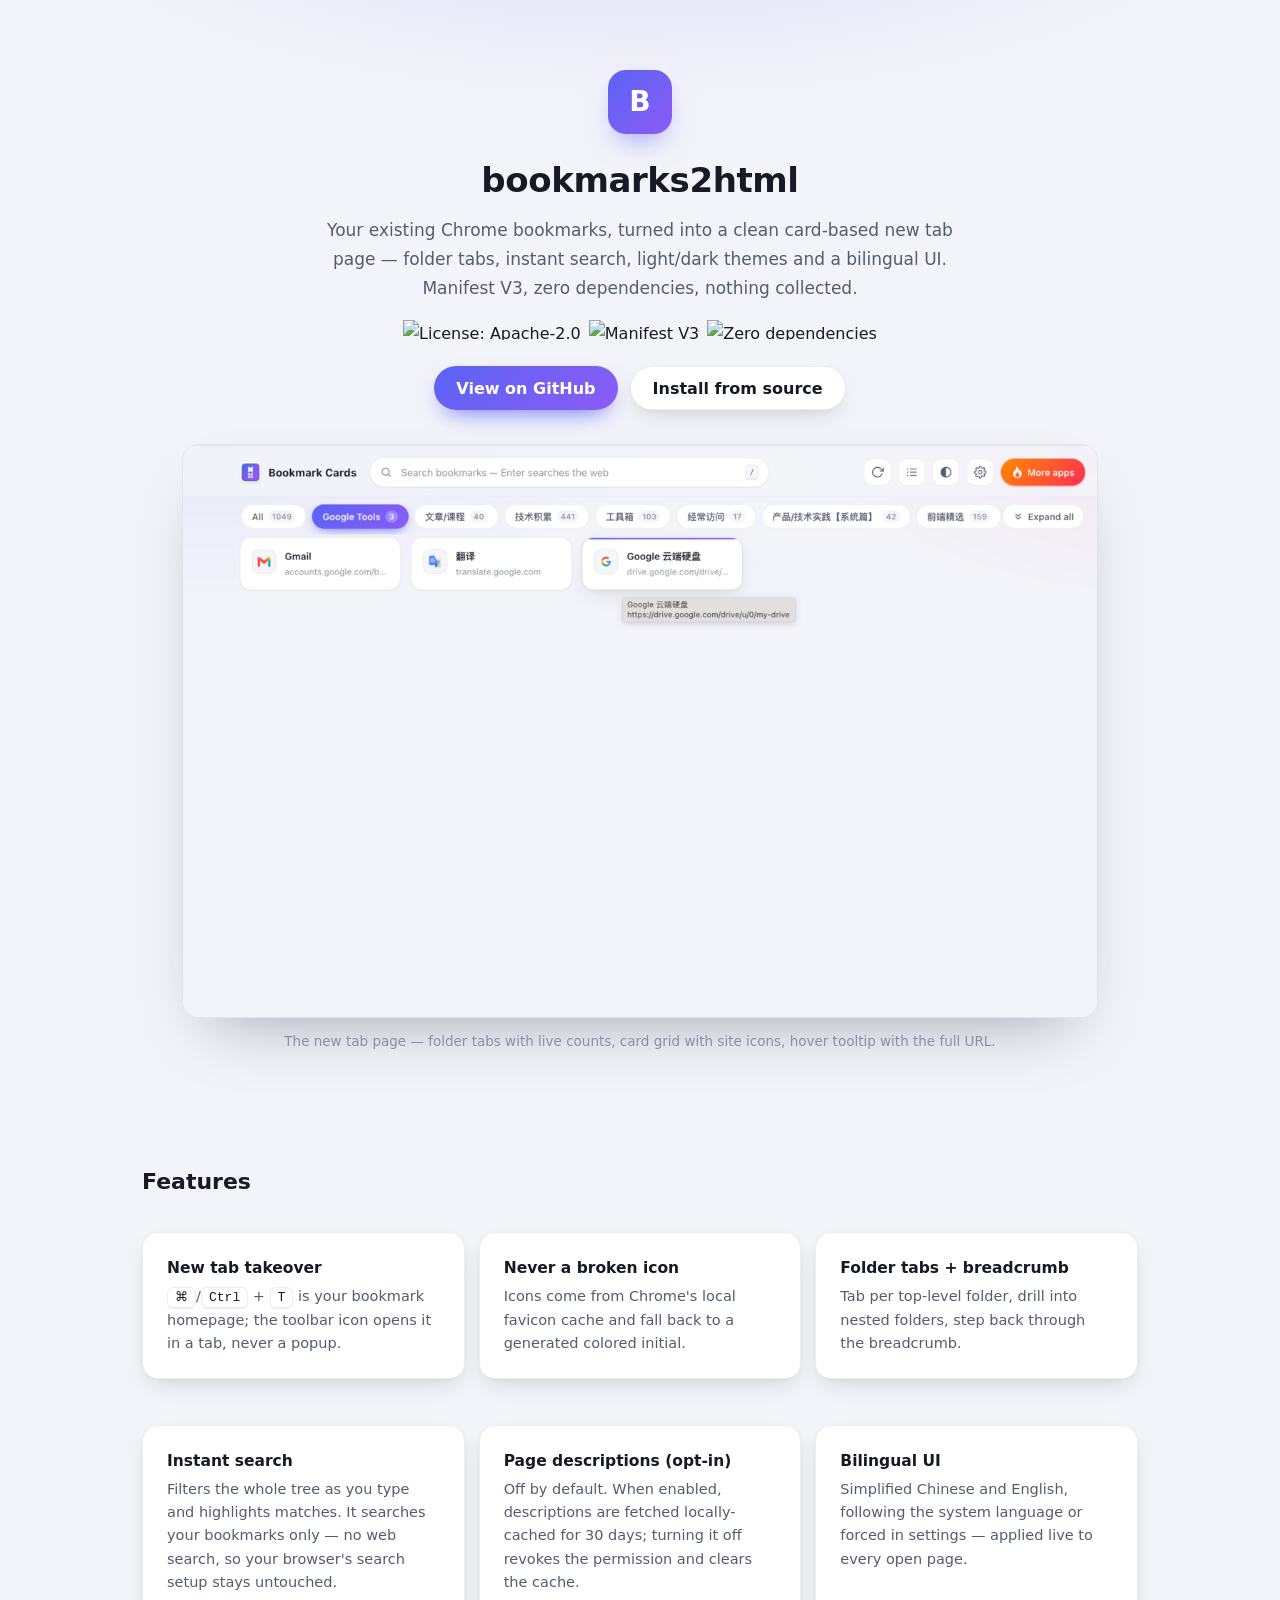
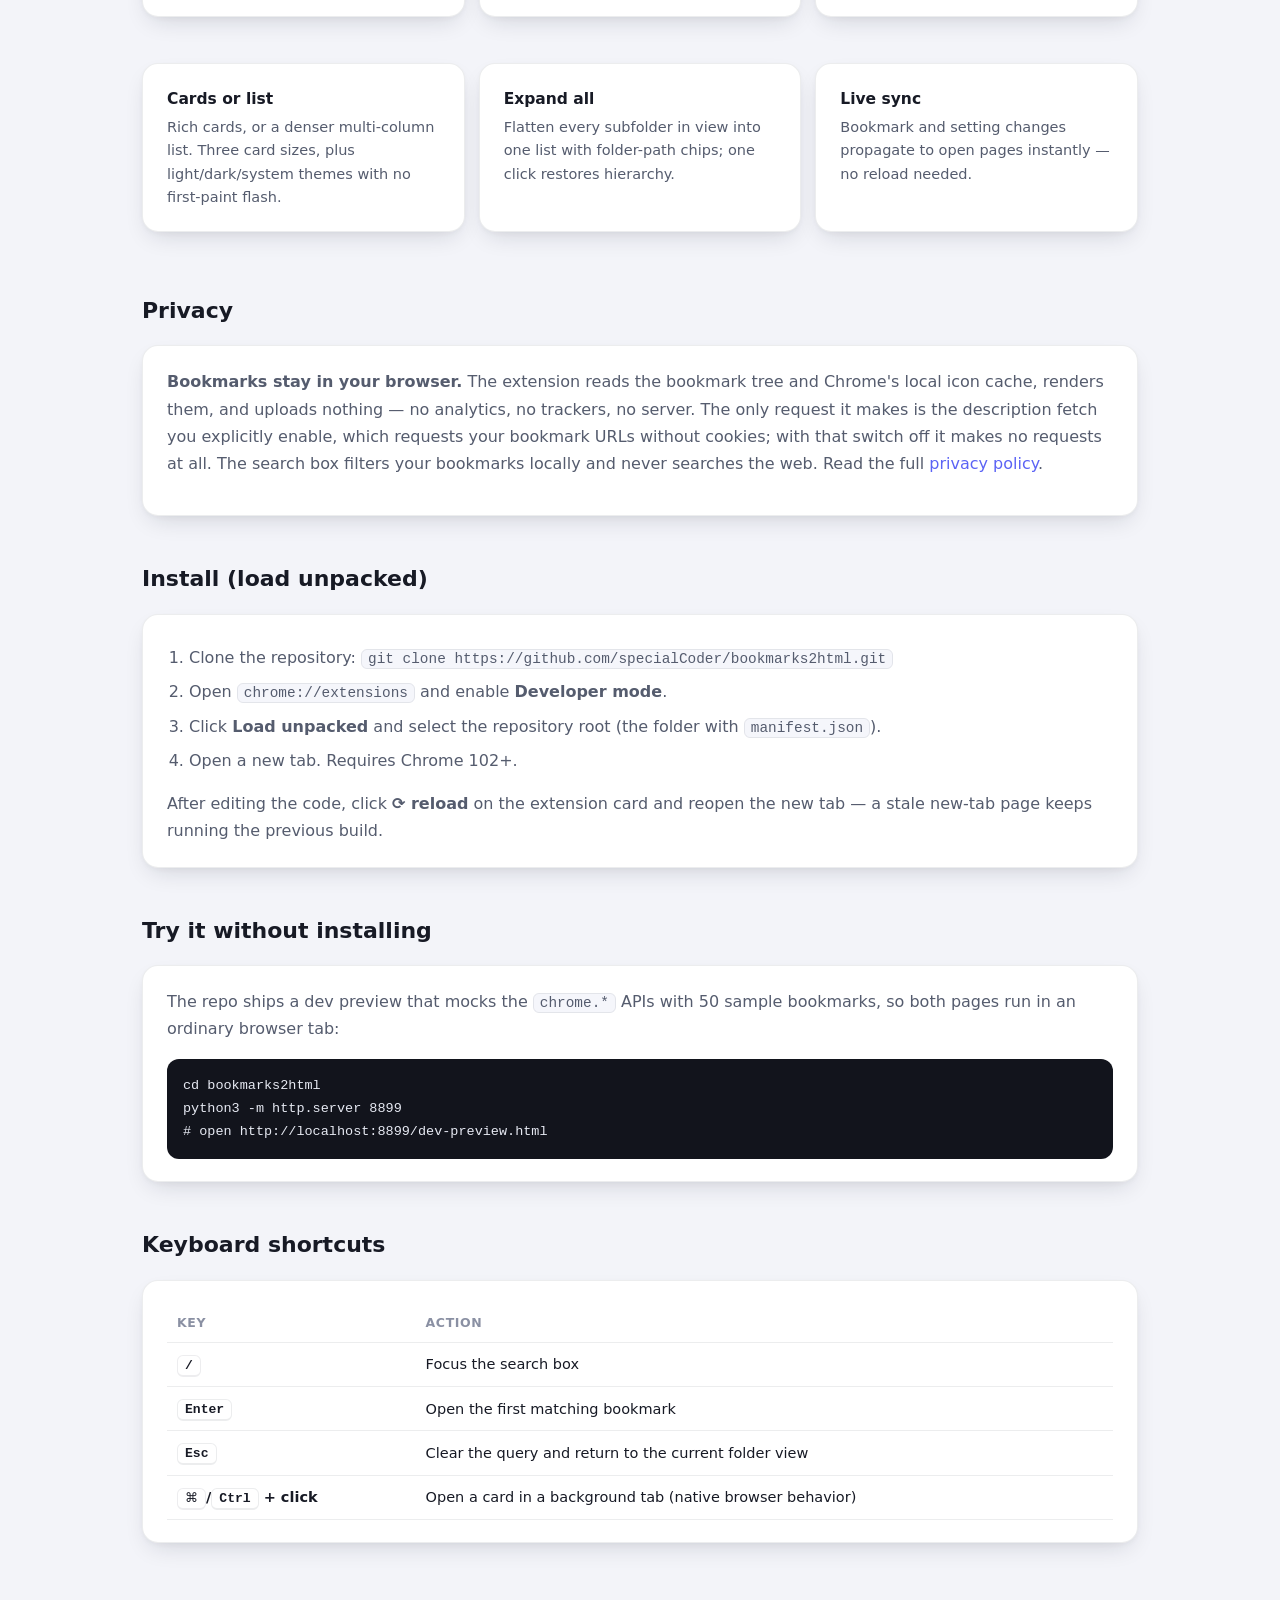
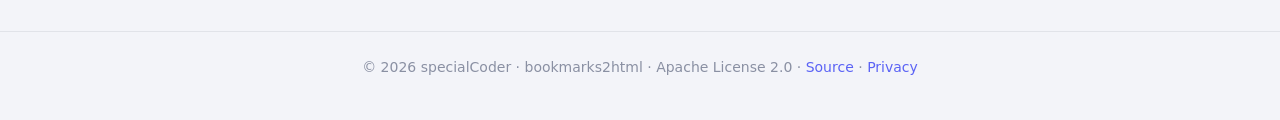
==== commit e186fba6: "fix: 移除回车搜网页兜底，包内不再有任何网页搜索 商店第二次驳回指出说明里的「Query」功能无法重现：v1.1.0 调 chrome.search.query() 却没声明 search 权限，" ====
--- a/docs/index.html
+++ b/docs/index.html
@@ -91,7 +91,7 @@
       <div class="card feat"><h3>New tab takeover</h3><p><kbd>⌘</kbd>/<kbd>Ctrl</kbd> + <kbd>T</kbd> is your bookmark homepage; the toolbar icon opens it in a tab, never a popup.</p></div>
       <div class="card feat"><h3>Never a broken icon</h3><p>Icons come from Chrome's local favicon cache and fall back to a generated colored initial.</p></div>
       <div class="card feat"><h3>Folder tabs + breadcrumb</h3><p>Tab per top-level folder, drill into nested folders, step back through the breadcrumb.</p></div>
-      <div class="card feat"><h3>Instant search</h3><p>Filters the whole tree as you type, highlights matches, and on Enter with no match hands the query to Chrome — so the web search uses your own default search engine.</p></div>
+      <div class="card feat"><h3>Instant search</h3><p>Filters the whole tree as you type and highlights matches. It searches your bookmarks only — no web search, so your browser's search setup stays untouched.</p></div>
       <div class="card feat"><h3>Page descriptions (opt-in)</h3><p>Off by default. When enabled, descriptions are fetched locally-cached for 30 days; turning it off revokes the permission and clears the cache.</p></div>
       <div class="card feat"><h3>Bilingual UI</h3><p>Simplified Chinese and English, following the system language or forced in settings — applied live to every open page.</p></div>
       <div class="card feat"><h3>Cards or list</h3><p>Rich cards, or a denser multi-column list. Three card sizes, plus light/dark/system themes with no first-paint flash.</p></div>
@@ -103,8 +103,9 @@
     <div class="card">
       <p style="margin-top:0"><strong>Bookmarks stay in your browser.</strong> The extension reads the
       bookmark tree and Chrome's local icon cache, renders them, and uploads nothing — no analytics,
-      no trackers, no server. The only network access is the description fetch you explicitly enable,
-      which requests your bookmark URLs without cookies. Read the full
+      no trackers, no server. The only request it makes is the description fetch you explicitly enable,
+      which requests your bookmark URLs without cookies; with that switch off it makes no requests at
+      all. The search box filters your bookmarks locally and never searches the web. Read the full
       <a href="./privacy.html">privacy policy</a>.</p>
     </div>
 
@@ -134,7 +135,7 @@
       <table>
         <tr><th>Key</th><th>Action</th></tr>
         <tr><td><kbd>/</kbd></td><td>Focus the search box</td></tr>
-        <tr><td><kbd>Enter</kbd></td><td>Open the first matching bookmark, or search the web when nothing matches</td></tr>
+        <tr><td><kbd>Enter</kbd></td><td>Open the first matching bookmark</td></tr>
         <tr><td><kbd>Esc</kbd></td><td>Clear the query and return to the current folder view</td></tr>
         <tr><td><kbd>⌘</kbd>/<kbd>Ctrl</kbd> + click</td><td>Open a card in a background tab (native browser behavior)</td></tr>
       </table>
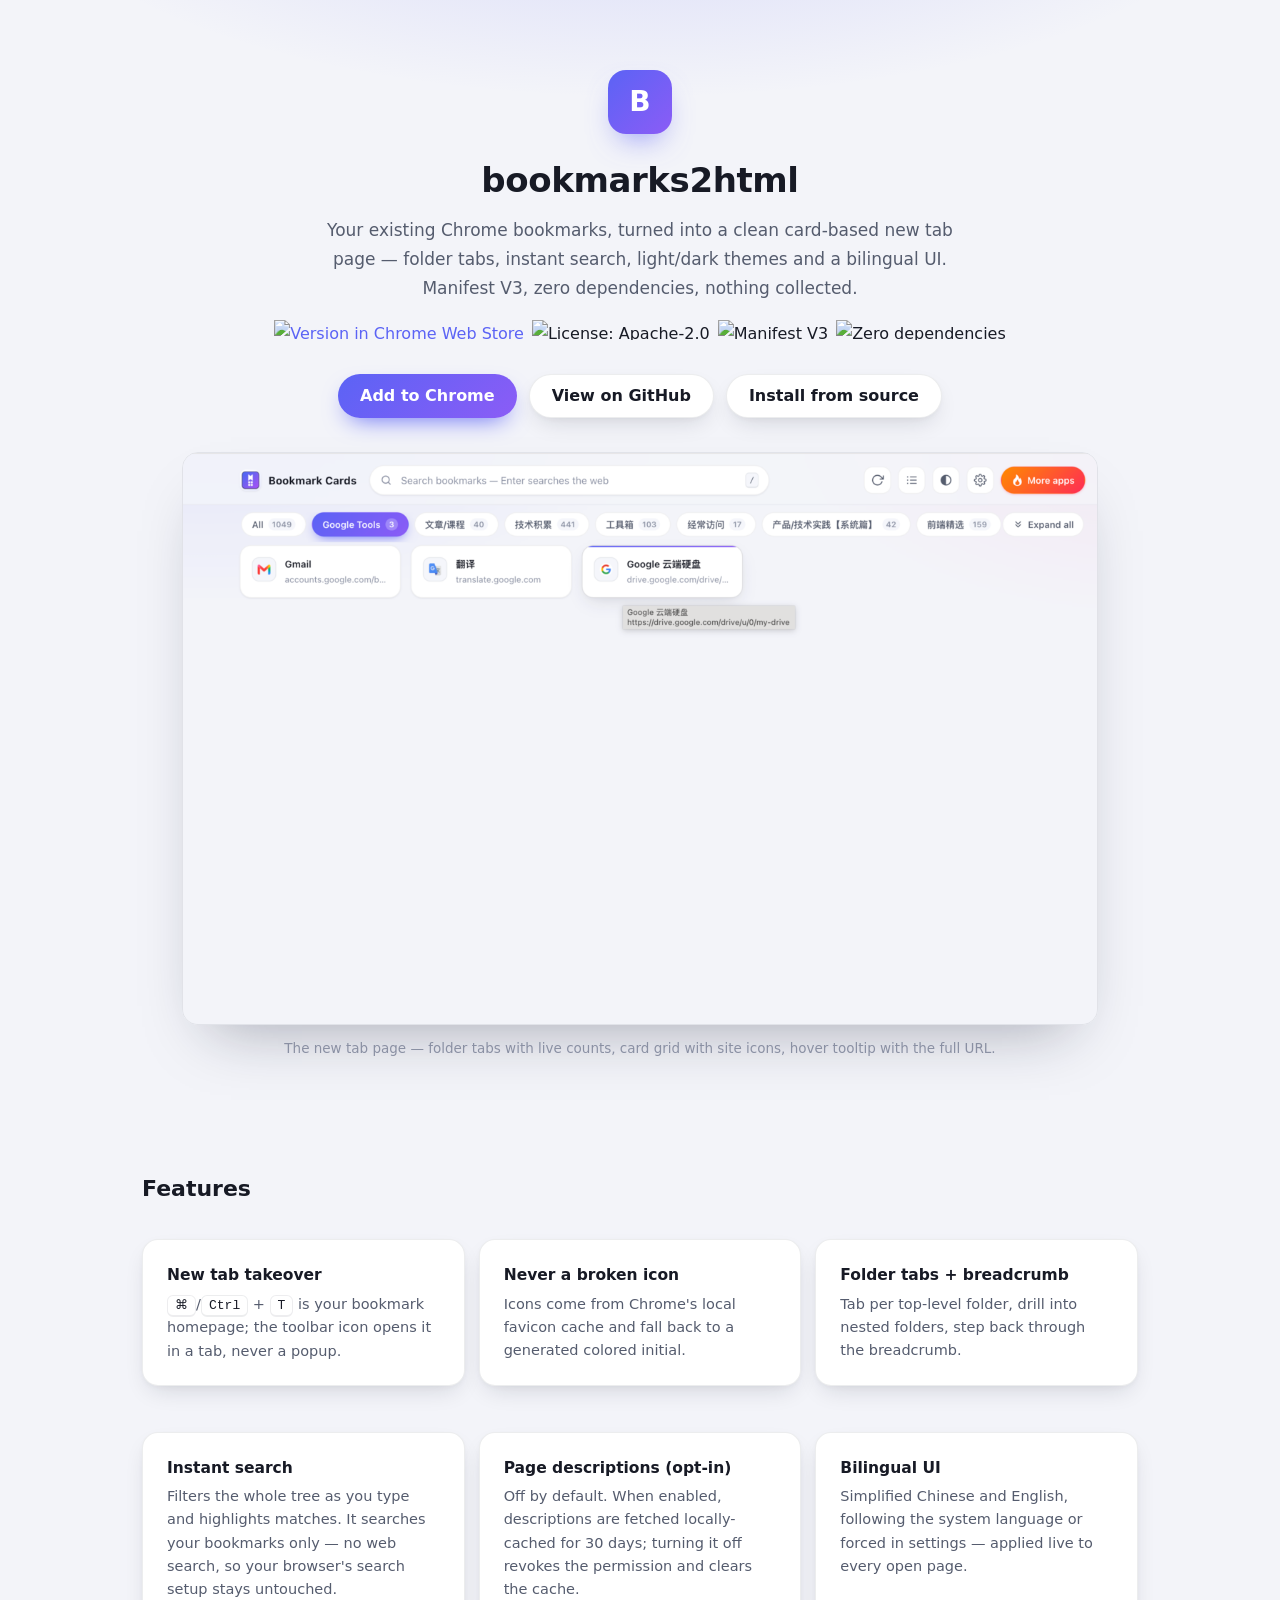
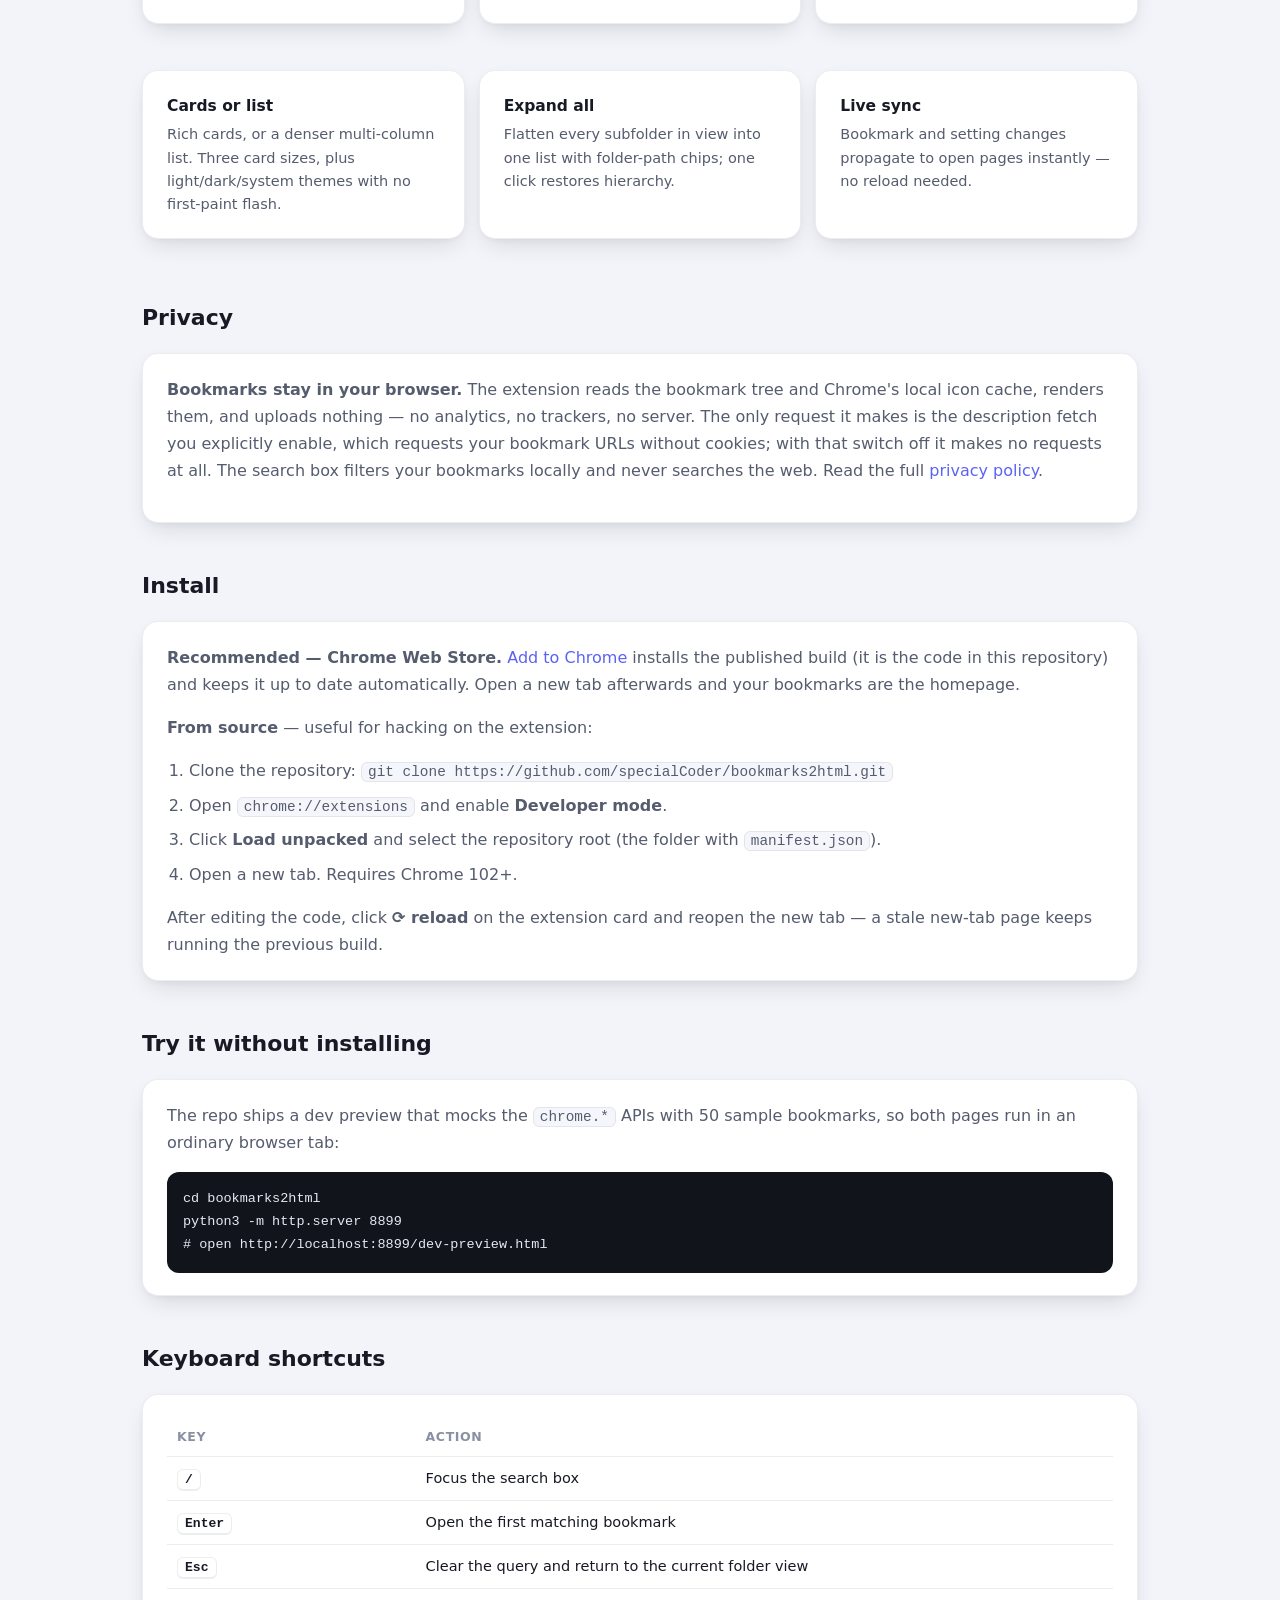
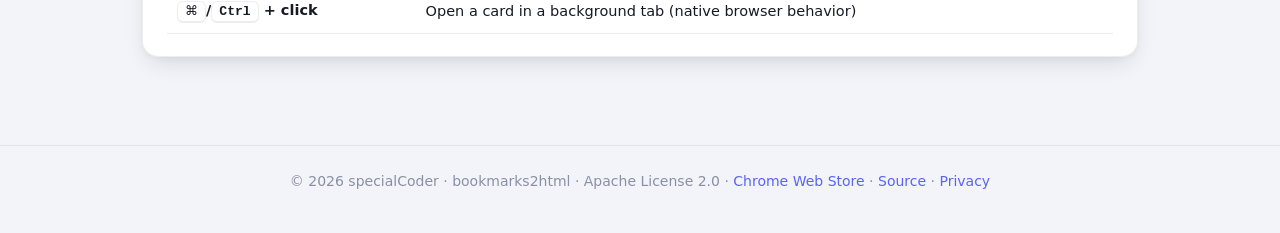
==== commit 7ed1ab4e: "docs: 接入商店线上地址，安装路径改为商店优先 v1.1.1 已在 Chrome 应用商店上线（gflifmpboapeachpcabofnmiaahhkkag）， 文档不再只讲「加载已解压」这一" ====
--- a/docs/index.html
+++ b/docs/index.html
@@ -67,12 +67,14 @@
       folder tabs, instant search, light/dark themes and a bilingual UI. Manifest V3, zero dependencies,
       nothing collected.</p>
     <div class="badges">
+      <a href="https://chromewebstore.google.com/detail/bookmarks2html/gflifmpboapeachpcabofnmiaahhkkag"><img alt="Version in Chrome Web Store" src="https://img.shields.io/chrome-web-store/v/gflifmpboapeachpcabofnmiaahhkkag"></a>
       <img alt="License: Apache-2.0" src="https://img.shields.io/badge/license-Apache--2.0-blue">
       <img alt="Manifest V3" src="https://img.shields.io/badge/manifest-V3-green">
       <img alt="Zero dependencies" src="https://img.shields.io/badge/dependencies-0-informational">
     </div>
     <div style="display:flex;gap:12px;justify-content:center;flex-wrap:wrap">
-      <a class="cta" href="https://github.com/specialCoder/bookmarks2html">View on GitHub</a>
+      <a class="cta" href="https://chromewebstore.google.com/detail/bookmarks2html/gflifmpboapeachpcabofnmiaahhkkag">Add to Chrome</a>
+      <a class="cta ghost" href="https://github.com/specialCoder/bookmarks2html">View on GitHub</a>
       <a class="cta ghost" href="#install">Install from source</a>
     </div>
 
@@ -109,8 +111,13 @@
       <a href="./privacy.html">privacy policy</a>.</p>
     </div>
 
-    <h2 id="install">Install (load unpacked)</h2>
+    <h2 id="install">Install</h2>
     <div class="card">
+      <p style="margin-top:0"><strong>Recommended — Chrome Web Store.</strong>
+      <a href="https://chromewebstore.google.com/detail/bookmarks2html/gflifmpboapeachpcabofnmiaahhkkag">Add to Chrome</a>
+      installs the published build (it is the code in this repository) and keeps it up to date
+      automatically. Open a new tab afterwards and your bookmarks are the homepage.</p>
+      <p><strong>From source</strong> — useful for hacking on the extension:</p>
       <ol style="margin:0;padding-left:22px;color:var(--fg2)">
         <li>Clone the repository: <code>git clone https://github.com/specialCoder/bookmarks2html.git</code></li>
         <li>Open <code>chrome://extensions</code> and enable <strong>Developer mode</strong>.</li>
@@ -146,6 +153,7 @@
 <footer>
   <div class="wrap">
     &copy; 2026 specialCoder · bookmarks2html · Apache License 2.0 ·
+    <a href="https://chromewebstore.google.com/detail/bookmarks2html/gflifmpboapeachpcabofnmiaahhkkag">Chrome Web Store</a> ·
     <a href="https://github.com/specialCoder/bookmarks2html">Source</a> ·
     <a href="./privacy.html">Privacy</a>
   </div>
